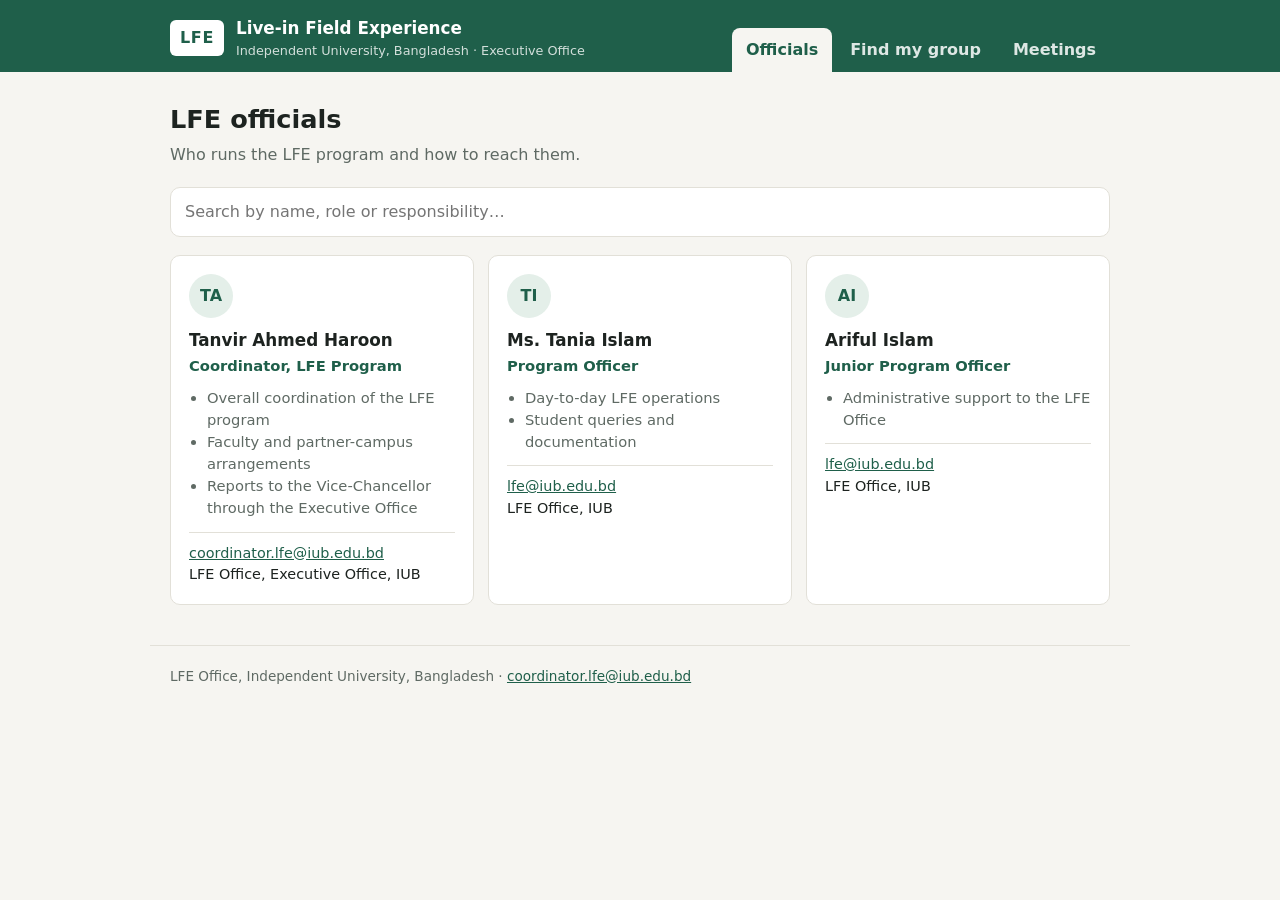
==== index.html @ ce8b20ba "LFE Office app: officials, group finder, meetings Co-Authored-By: Claude Opus 5.5 <noreply@anthropic" ====
<!DOCTYPE html>
<html lang="en">
<head>
  <meta charset="UTF-8">
  <meta name="viewport" content="width=device-width, initial-scale=1">
  <title>LFE Office · IUB</title>
  <link rel="stylesheet" href="style.css">
</head>
<body>
  <header class="top">
    <div class="wrap top-inner">
      <div class="brand">
        <span class="mark">LFE</span>
        <div>
          <div class="brand-title">Live-in Field Experience</div>
          <div class="brand-sub">Independent University, Bangladesh · Executive Office</div>
        </div>
      </div>
      <nav class="tabs" role="tablist">
        <button role="tab" data-tab="officials" aria-selected="true">Officials</button>
        <button role="tab" data-tab="groups" aria-selected="false">Find my group</button>
        <button role="tab" data-tab="meetings" aria-selected="false">Meetings</button>
      </nav>
    </div>
  </header>

  <main class="wrap">
    <!-- OFFICIALS -->
    <section id="officials" class="panel" role="tabpanel">
      <div class="panel-head">
        <h1>LFE officials</h1>
        <p class="lede">Who runs the LFE program and how to reach them.</p>
      </div>
      <input id="official-search" class="search" type="search" placeholder="Search by name, role or responsibility…" aria-label="Search officials">
      <div id="official-list" class="cards"></div>
    </section>

    <!-- GROUP FINDER -->
    <section id="groups" class="panel" role="tabpanel" hidden>
      <div class="panel-head">
        <h1>Find my LFE group</h1>
        <p class="lede">Enter your IUB student ID to see your section, group, partner campus and field dates.</p>
      </div>
      <form id="group-form" class="finder">
        <input id="student-id" type="text" inputmode="numeric" placeholder="e.g. 2210123" aria-label="Student ID" autocomplete="off" required>
        <button type="submit">Look up</button>
      </form>
      <div id="group-result" aria-live="polite"></div>
      <p id="semester-note" class="note"></p>
    </section>

    <!-- MEETINGS -->
    <section id="meetings" class="panel" role="tabpanel" hidden>
      <div class="panel-head">
        <h1>Meetings</h1>
        <p class="lede">Upcoming LFE meetings, and decisions from past ones.</p>
      </div>
      <h2 class="sub">Upcoming</h2>
      <div id="meetings-upcoming" class="meetings"></div>
      <h2 class="sub">Past</h2>
      <div id="meetings-past" class="meetings"></div>
    </section>
  </main>

  <footer class="wrap foot">
    LFE Office, Independent University, Bangladesh · <a href="mailto:coordinator.lfe@iub.edu.bd">coordinator.lfe@iub.edu.bd</a>
  </footer>

  <script src="app.js"></script>
</body>
</html>
---- style.css ----
:root {
  --bg: #f6f5f1;
  --card: #ffffff;
  --ink: #1d2320;
  --muted: #5f6a64;
  --line: #e2e0d8;
  --accent: #1f5f4a;
  --accent-soft: #e4efe9;
  --warn: #8a5a12;
  --warn-soft: #fbf1df;
  --radius: 10px;
}
* { box-sizing: border-box; }
body {
  margin: 0;
  font-family: system-ui, -apple-system, "Segoe UI", Roboto, sans-serif;
  background: var(--bg);
  color: var(--ink);
  line-height: 1.5;
}
.wrap { max-width: 980px; margin: 0 auto; padding: 0 20px; }

/* header */
.top { background: var(--accent); color: #fff; }
.top-inner { display: flex; flex-wrap: wrap; align-items: center; justify-content: space-between; gap: 14px; padding-top: 16px; padding-bottom: 0; }
.brand { display: flex; align-items: center; gap: 12px; padding-bottom: 12px; }
.mark { background: #fff; color: var(--accent); font-weight: 800; letter-spacing: .04em; padding: 6px 10px; border-radius: 6px; }
.brand-title { font-weight: 650; font-size: 1.05rem; }
.brand-sub { font-size: .8rem; opacity: .8; }
.tabs { display: flex; gap: 4px; align-self: flex-end; }
.tabs button {
  background: transparent; color: #fff; border: 0; font: inherit; font-weight: 550;
  padding: 10px 14px; border-radius: 8px 8px 0 0; cursor: pointer; opacity: .85;
}
.tabs button:hover { opacity: 1; background: rgba(255,255,255,.1); }
.tabs button[aria-selected="true"] { background: var(--bg); color: var(--accent); opacity: 1; }

/* panels */
.panel { padding: 28px 0 40px; }
.panel-head h1 { margin: 0 0 4px; font-size: 1.6rem; }
.lede { margin: 0 0 20px; color: var(--muted); }
.sub { font-size: 1rem; text-transform: uppercase; letter-spacing: .06em; color: var(--muted); margin: 28px 0 10px; }

.search, .finder input {
  width: 100%; font: inherit; padding: 12px 14px; border: 1px solid var(--line);
  border-radius: var(--radius); background: var(--card); margin-bottom: 18px;
}
.search:focus, .finder input:focus { outline: 2px solid var(--accent); outline-offset: 1px; }

/* officials */
.cards { display: grid; grid-template-columns: repeat(auto-fill, minmax(280px, 1fr)); gap: 14px; }
.card { background: var(--card); border: 1px solid var(--line); border-radius: var(--radius); padding: 18px; }
.card .avatar {
  width: 44px; height: 44px; border-radius: 50%; background: var(--accent-soft); color: var(--accent);
  display: grid; place-items: center; font-weight: 700; margin-bottom: 10px;
}
.card h3 { margin: 0; font-size: 1.05rem; }
.card .role { color: var(--accent); font-weight: 600; font-size: .92rem; margin: 2px 0 10px; }
.card ul { margin: 0 0 12px; padding-left: 18px; color: var(--muted); font-size: .92rem; }
.card .contact { font-size: .9rem; border-top: 1px solid var(--line); padding-top: 10px; }
.card .contact a { color: var(--accent); }
.empty { color: var(--muted); padding: 20px 0; }

/* finder */
.finder { display: flex; gap: 10px; }
.finder input { margin-bottom: 0; }
.finder button {
  font: inherit; font-weight: 600; background: var(--accent); color: #fff; border: 0;
  border-radius: var(--radius); padding: 0 22px; cursor: pointer; white-space: nowrap;
}
.finder button:hover { filter: brightness(1.1); }
#group-result { margin-top: 18px; }
.result { background: var(--card); border: 1px solid var(--line); border-left: 4px solid var(--accent); border-radius: var(--radius); padding: 18px 20px; }
.result h3 { margin: 0 0 12px; }
.result dl { display: grid; grid-template-columns: 150px 1fr; gap: 6px 12px; margin: 0; }
.result dt { color: var(--muted); }
.result dd { margin: 0; font-weight: 550; }
.result.miss { border-left-color: var(--warn); background: var(--warn-soft); }
.note { color: var(--muted); font-size: .88rem; margin-top: 16px; }

/* meetings */
.meetings { display: grid; gap: 12px; }
.meeting { background: var(--card); border: 1px solid var(--line); border-radius: var(--radius); padding: 16px 18px; display: grid; grid-template-columns: 74px 1fr; gap: 16px; }
.date-chip { text-align: center; background: var(--accent-soft); color: var(--accent); border-radius: 8px; padding: 8px 4px; height: fit-content; }
.date-chip .d { font-size: 1.5rem; font-weight: 750; line-height: 1; }
.date-chip .m { font-size: .78rem; text-transform: uppercase; letter-spacing: .05em; }
.meeting h3 { margin: 0 0 2px; font-size: 1.02rem; }
.meeting .meta { color: var(--muted); font-size: .88rem; margin-bottom: 8px; }
.meeting h4 { margin: 8px 0 2px; font-size: .82rem; text-transform: uppercase; letter-spacing: .05em; color: var(--muted); }
.meeting ul { margin: 0; padding-left: 18px; font-size: .93rem; }
.meeting.past .date-chip { background: #eceae4; color: var(--muted); }

.foot { color: var(--muted); font-size: .85rem; padding-top: 20px; padding-bottom: 30px; border-top: 1px solid var(--line); }
.foot a { color: var(--accent); }

@media (max-width: 600px) {
  .tabs { width: 100%; }
  .tabs button { flex: 1; padding: 10px 6px; font-size: .9rem; }
  .result dl { grid-template-columns: 1fr; }
  .result dd { margin-bottom: 6px; }
  .meeting { grid-template-columns: 1fr; }
  .date-chip { width: 74px; }
}
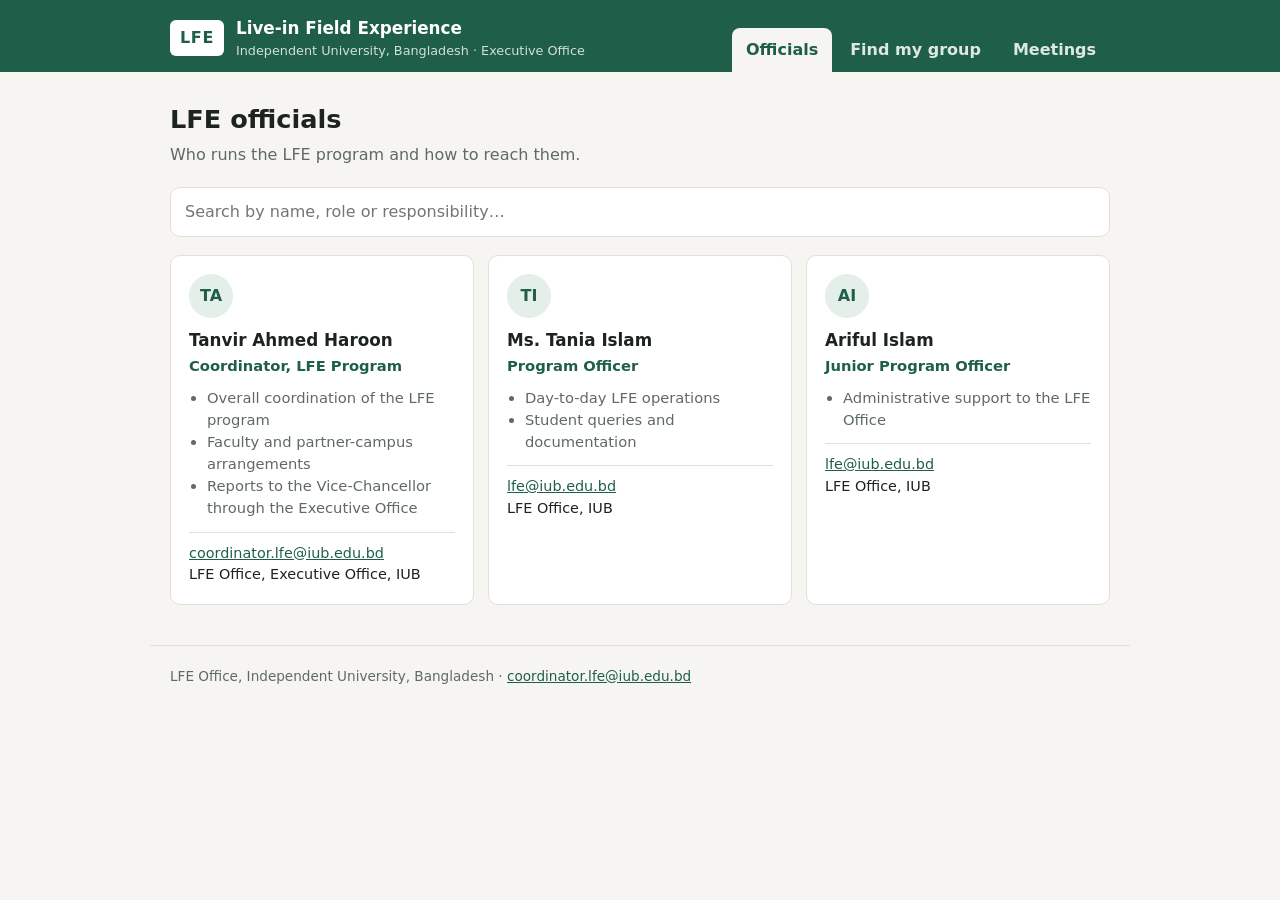
==== commit 6b97a118: "Add staff Meeting Records page Categories A/B/C, outcome step, follow-up, referral, audio, edit, PDF" ====
--- a/index.html
+++ b/index.html
@@ -19,7 +19,7 @@
       <nav class="tabs" role="tablist">
         <button role="tab" data-tab="officials" aria-selected="true">Officials</button>
         <button role="tab" data-tab="groups" aria-selected="false">Find my group</button>
-        <button role="tab" data-tab="meetings" aria-selected="false">Meetings</button>
+        <a class="tablink" href="meetings.html">Meetings</a>
       </nav>
     </div>
   </header>
@@ -48,18 +48,6 @@
       <div id="group-result" aria-live="polite"></div>
       <p id="semester-note" class="note"></p>
     </section>
-
-    <!-- MEETINGS -->
-    <section id="meetings" class="panel" role="tabpanel" hidden>
-      <div class="panel-head">
-        <h1>Meetings</h1>
-        <p class="lede">Upcoming LFE meetings, and decisions from past ones.</p>
-      </div>
-      <h2 class="sub">Upcoming</h2>
-      <div id="meetings-upcoming" class="meetings"></div>
-      <h2 class="sub">Past</h2>
-      <div id="meetings-past" class="meetings"></div>
-    </section>
   </main>
 
   <footer class="wrap foot">
--- a/style.css
+++ b/style.css
@@ -28,11 +28,11 @@
 .brand-title { font-weight: 650; font-size: 1.05rem; }
 .brand-sub { font-size: .8rem; opacity: .8; }
 .tabs { display: flex; gap: 4px; align-self: flex-end; }
-.tabs button {
+.tabs button, .tabs .tablink {
   background: transparent; color: #fff; border: 0; font: inherit; font-weight: 550;
-  padding: 10px 14px; border-radius: 8px 8px 0 0; cursor: pointer; opacity: .85;
+  padding: 10px 14px; border-radius: 8px 8px 0 0; cursor: pointer; opacity: .85; text-decoration: none;
 }
-.tabs button:hover { opacity: 1; background: rgba(255,255,255,.1); }
+.tabs button:hover, .tabs .tablink:hover { opacity: 1; background: rgba(255,255,255,.1); }
 .tabs button[aria-selected="true"] { background: var(--bg); color: var(--accent); opacity: 1; }
 
 /* panels */
@@ -95,7 +95,7 @@
 
 @media (max-width: 600px) {
   .tabs { width: 100%; }
-  .tabs button { flex: 1; padding: 10px 6px; font-size: .9rem; }
+  .tabs button, .tabs .tablink { flex: 1; padding: 10px 6px; font-size: .9rem; }
   .result dl { grid-template-columns: 1fr; }
   .result dd { margin-bottom: 6px; }
   .meeting { grid-template-columns: 1fr; }
